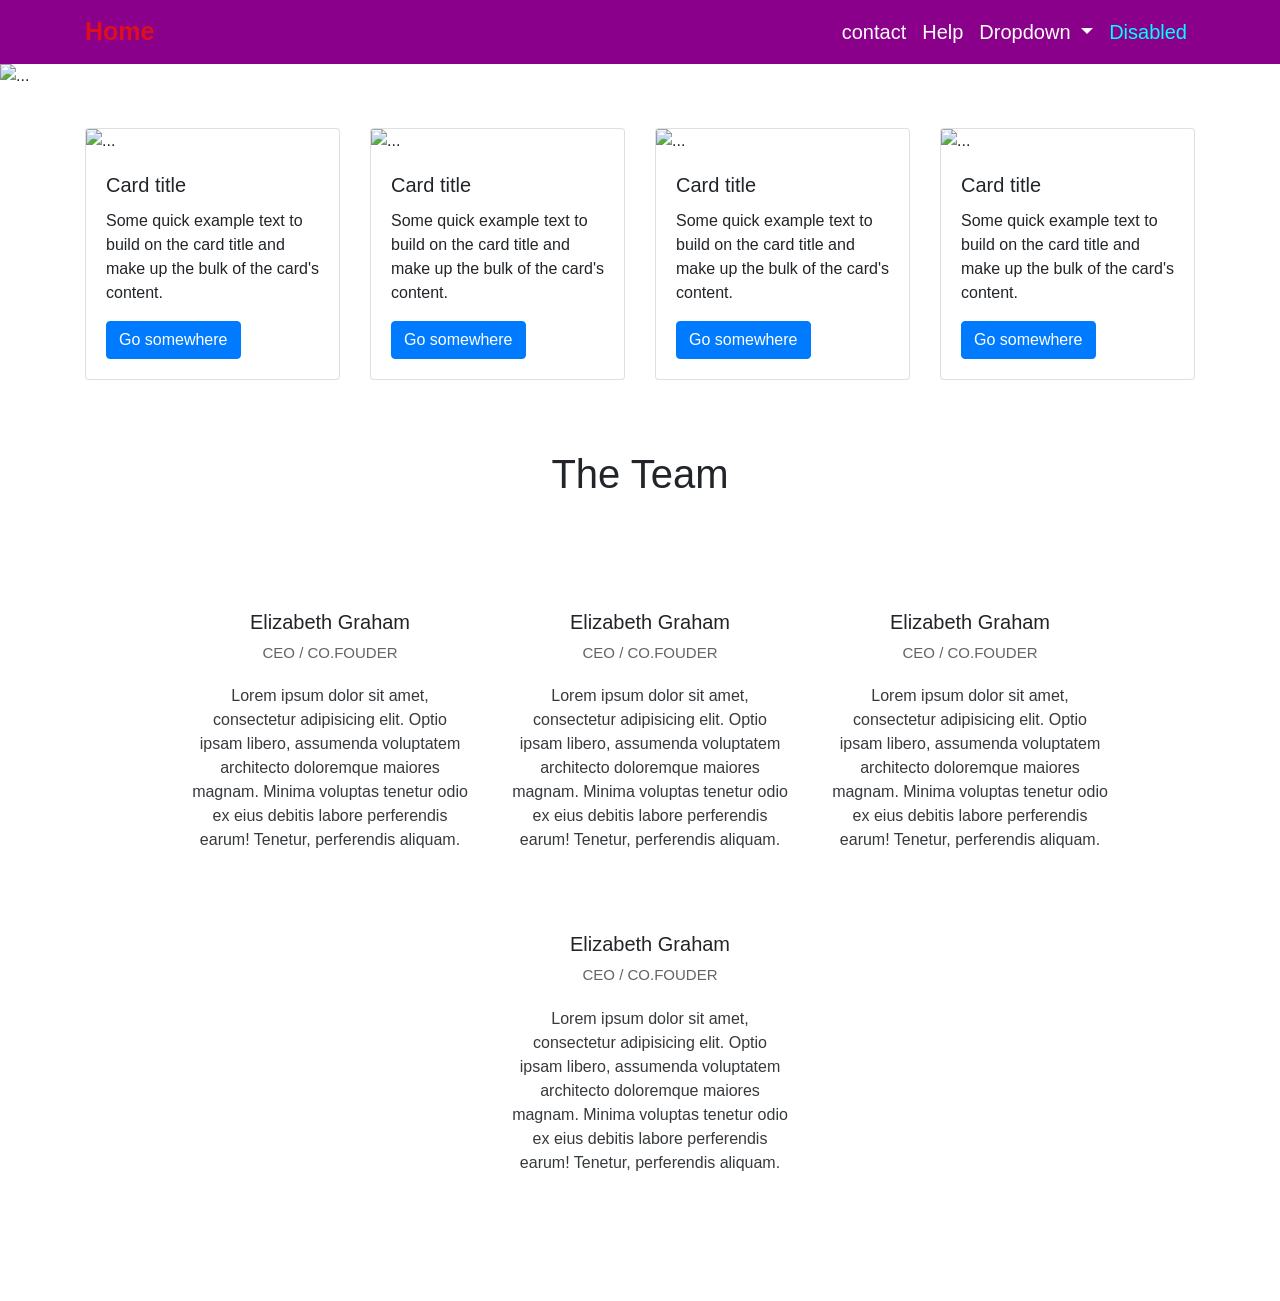
==== index.html @ c79e55cf "first app" ====
<!DOCTYPE html>
<html lang="en">
<head>
    <meta charset="UTF-8">
    <meta http-equiv="X-UA-Compatible" content="IE=edge">
    <meta name="viewport" content="width=device-width, initial-scale=1.0">
    <title>Document</title>
    <link rel="stylesheet" href="https://cdn.jsdelivr.net/npm/bootstrap@4.6.2/dist/css/bootstrap.min.css" integrity="sha384-xOolHFLEh07PJGoPkLv1IbcEPTNtaed2xpHsD9ESMhqIYd0nLMwNLD69Npy4HI+N" crossorigin="anonymous">

    <link rel="stylesheet" href="style.css">
    <script defer src="main.js"></script>
</head>
<body>
    
<header>

    <nav class="navbar navbar-expand-lg navbar-light bg-dark ">
        <div class="container">

       
        <a class="navbar-brand" href="#">Home</a>
        <button class="navbar-toggler" type="button" data-toggle="collapse" data-target="#navbarSupportedContent" aria-controls="navbarSupportedContent" aria-expanded="false" aria-label="Toggle navigation">
          <span class="navbar-toggler-icon"></span>
        </button>
      
        <div class="collapse navbar-collapse" id="navbarSupportedContent">
          <ul class="navbar-nav ml-auto">
            <li class="nav-item active">
              <a class="nav-link" href="#">contact <span class="sr-only">(current)</span></a>
            </li>
            <li class="nav-item">
              <a class="nav-link" href="#">Help</a>
            </li>
            <li class="nav-item dropdown">
              <a class="nav-link dropdown-toggle" href="#" role="button" data-toggle="dropdown" aria-expanded="false">
                Dropdown
              </a>
              <div class="dropdown-menu">
                <a class="dropdown-item" href="#">Action</a>
                <a class="dropdown-item" href="#">Another action</a>
                <div class="dropdown-divider"></div>
                <a class="dropdown-item" href="#">Something else here</a>
              </div>
            </li>
            <li class="nav-item">
              <a class="nav-link disabled dis-link">Disabled</a>
            </li>
          </ul>
          <!-- <form class="form-inline my-2 my-lg-0 ">
            <input class="form-control mr-sm-2" type="search" placeholder="Search" aria-label="Search">
            <button class="btn btn-outline-success my-2 my-sm-0" type="submit">Search</button>
          </form> -->
        </div>
</div>
      </nav>
</header>

<!-- end nav -->
<!--  -->


<div id="carouselExampleSlidesOnly" class="carousel slide" data-ride="carousel">
    <div class="carousel-inner">
      <div class="carousel-item active">
          <img  src="bg.jpg" class="d-block w-100" alt="...">
      </div>
      <div class="carousel-item">
        <img  src="carousel-1.jpg" class="d-block w-100" alt="...">
      </div>
      <div class="carousel-item">
        <img  src="carousel-2.jpg" class="d-block w-100" alt="...">
      </div>
    
  </div>
<!--  -->

<section class="container">
<div class="row">
<div class="card-content col-lg-3 col-md-6 col-sm-12">
    <div class="card">
        <img src="carousel-1.jpg" class="card-img-top" alt="...">
        <div class="card-body">
          <h5 class="card-title">Card title</h5>
          <p class="card-text">Some quick example text to build on the card title and make up the bulk of the card's content.</p>
          <a href="#" class="btn btn-primary">Go somewhere</a>
        </div>
      </div>
</div>

<div class="card-content col-lg-3 col-md-6 col-sm-12">
    <div class="card">
        <img src="carousel-1.jpg" class="card-img-top" alt="...">
        <div class="card-body">
          <h5 class="card-title">Card title</h5>
          <p class="card-text">Some quick example text to build on the card title and make up the bulk of the card's content.</p>
          <a href="#" class="btn btn-primary">Go somewhere</a>
        </div>
      </div>
</div>

<div class="card-content col-lg-3 col-md-6 col-sm-12 ">
    <div class="card">
        <img src="carousel-1.jpg" class="card-img-top" alt="...">
        <div class="card-body">
          <h5 class="card-title">Card title</h5>
          <p class="card-text">Some quick example text to build on the card title and make up the bulk of the card's content.</p>
          <a href="#" class="btn btn-primary">Go somewhere</a>
        </div>
      </div>
</div>

<div class="card-content col-lg-3 col-md-6 col-sm-12">
    <div class="card">
        <img src="carousel-1.jpg" class="card-img-top" alt="...">
        <div class="card-body">
          <h5 class="card-title">Card title</h5>
          <p class="card-text">Some quick example text to build on the card title and make up the bulk of the card's content.</p>
          <a href="#" class="btn btn-primary">Go somewhere</a>
        </div>
      </div>
</div>

</div>
</section>


<section class="team container-fluid">
        <h1>The Team</h1>
        <div class="team-container row">
        
            <div class="team-content ">
                <img src="person_1.jpg" alt="">
                <div class="team-info">
                    <h1>Elizabeth Graham</h1>
                    <p>CEO / CO.FOUDER</p>
                </div>
                <p>Lorem ipsum dolor sit amet, consectetur adipisicing elit. Optio ipsam libero, assumenda voluptatem architecto doloremque maiores magnam. Minima voluptas tenetur odio ex eius debitis labore perferendis earum! Tenetur, perferendis aliquam.</p>
             </div> 
             
             
            <div class="team-content ">
                <img src="person_2.jpg" alt="">
                <div class="team-info">
                    <h1>Elizabeth Graham</h1>
                    <p>CEO / CO.FOUDER</p>
                </div>
                <p>Lorem ipsum dolor sit amet, consectetur adipisicing elit. Optio ipsam libero, assumenda voluptatem architecto doloremque maiores magnam. Minima voluptas tenetur odio ex eius debitis labore perferendis earum! Tenetur, perferendis aliquam.</p>
             </div>  
        
             
            <div class="team-content ">
                <img src="person_3.jpg" alt="">
                <div class="team-info">
                    <h1>Elizabeth Graham</h1>
                    <p>CEO / CO.FOUDER</p>
                </div>
                <p>Lorem ipsum dolor sit amet, consectetur adipisicing elit. Optio ipsam libero, assumenda voluptatem architecto doloremque maiores magnam. Minima voluptas tenetur odio ex eius debitis labore perferendis earum! Tenetur, perferendis aliquam.</p>
             </div>  
        
        
             
            <div class="team-content ">
                <img src="person_4.jpg" alt="">
                <div class="team-info">
                    <h1>Elizabeth Graham</h1>
                    <p>CEO / CO.FOUDER</p>
                </div>
                <p>Lorem ipsum dolor sit amet, consectetur adipisicing elit. Optio ipsam libero, assumenda voluptatem architecto doloremque maiores magnam. Minima voluptas tenetur odio ex eius debitis labore perferendis earum! Tenetur, perferendis aliquam.</p>
             </div>  
        
        </div>
            </section>

        

            <script src="https://code.jquery.com/jquery-3.4.1.min.js"></script>
            <script src="https://stackpath.bootstrapcdn.com/bootstrap/4.4.1/js/bootstrap.bundle.min.js"></script>
            <script src="lib/easing/easing.min.js"></script>
            <script src="lib/waypoints/waypoints.min.js"></script>
            <script src="lib/owlcarousel/owl.carousel.min.js"></script>
            <script src="lib/tempusdominus/js/moment.min.js"></script>
            <script src="lib/tempusdominus/js/moment-timezone.min.js"></script>
            <script src="lib/tempusdominus/js/tempusdominus-bootstrap-4.min.js"></script>
        
</body>
</html>
---- style.css ----
*{
    padding: 0;
    margin: 0;
    box-sizing: border-box;
}

*{
    padding: 0;
    margin: 0;
    box-sizing: border-box;
}



.navbar-light .navbar-brand {
    color: rgb(229 17 17 / 90%);
    font-size: 25px;
    font-weight: bold;
}

.navbar-light .navbar-brand:hover{
    color: #fff;
    text-decoration: underline;
}

.bg-dark {
    background-color: darkmagenta !important ;
}

.bg-dark:hover{
    background-color: red !important;
}

.bg-dark:hover  .navbar-brand{
    color: #fff ;
}


.navbar-light .navbar-nav .nav-link {
    color: #fff !important;
    font-size: 20px;
}

.navbar-light .navbar-nav .nav-link:hover{
    color: black !important;
}

.navbar .navbar-nav .nav-item .nav-link:hover{
transform: translate(10px , 10px);
transition: all 0.4s ;
}

.navbar .navbar-nav .nav-item .dis-link{
    color: aqua !important;
}


/*  */



 .row .card-content{
    margin-top: 40px;
  
 }






.team{
    padding: 50px 20px;
}
.team .team-container{
    padding: 50px 0;
display: flex;
justify-content: center;
align-items: center;
}



.team .team-content{

    width: 300px;
    text-align: center;
    padding: 10px;
    margin-left: 20px;
}
.team .team-content img{
width: 100px;
border-radius: 50%;
}

.team .team-content .team-info{
margin-top: 20px;
}

.team .team-content p{
    font-weight: 400;
    opacity: 0.9;
    margin-top: 20px;
}

.team .team-content .team-info h1{
font-size: 20px;

}
.team .team-content .team-info p{
    margin-top: 2px;
    font-size: 15px;
opacity: 0.7;

}

.team .line{
    position: absolute;
    left: 50%;
    transform: translateX(-50%);
width: 40px;
    height: 4px;
    margin-bottom: 40px;
    background-color: blueviolet;
}

.team h1{
text-align: center;
margin-top: 20px;
}
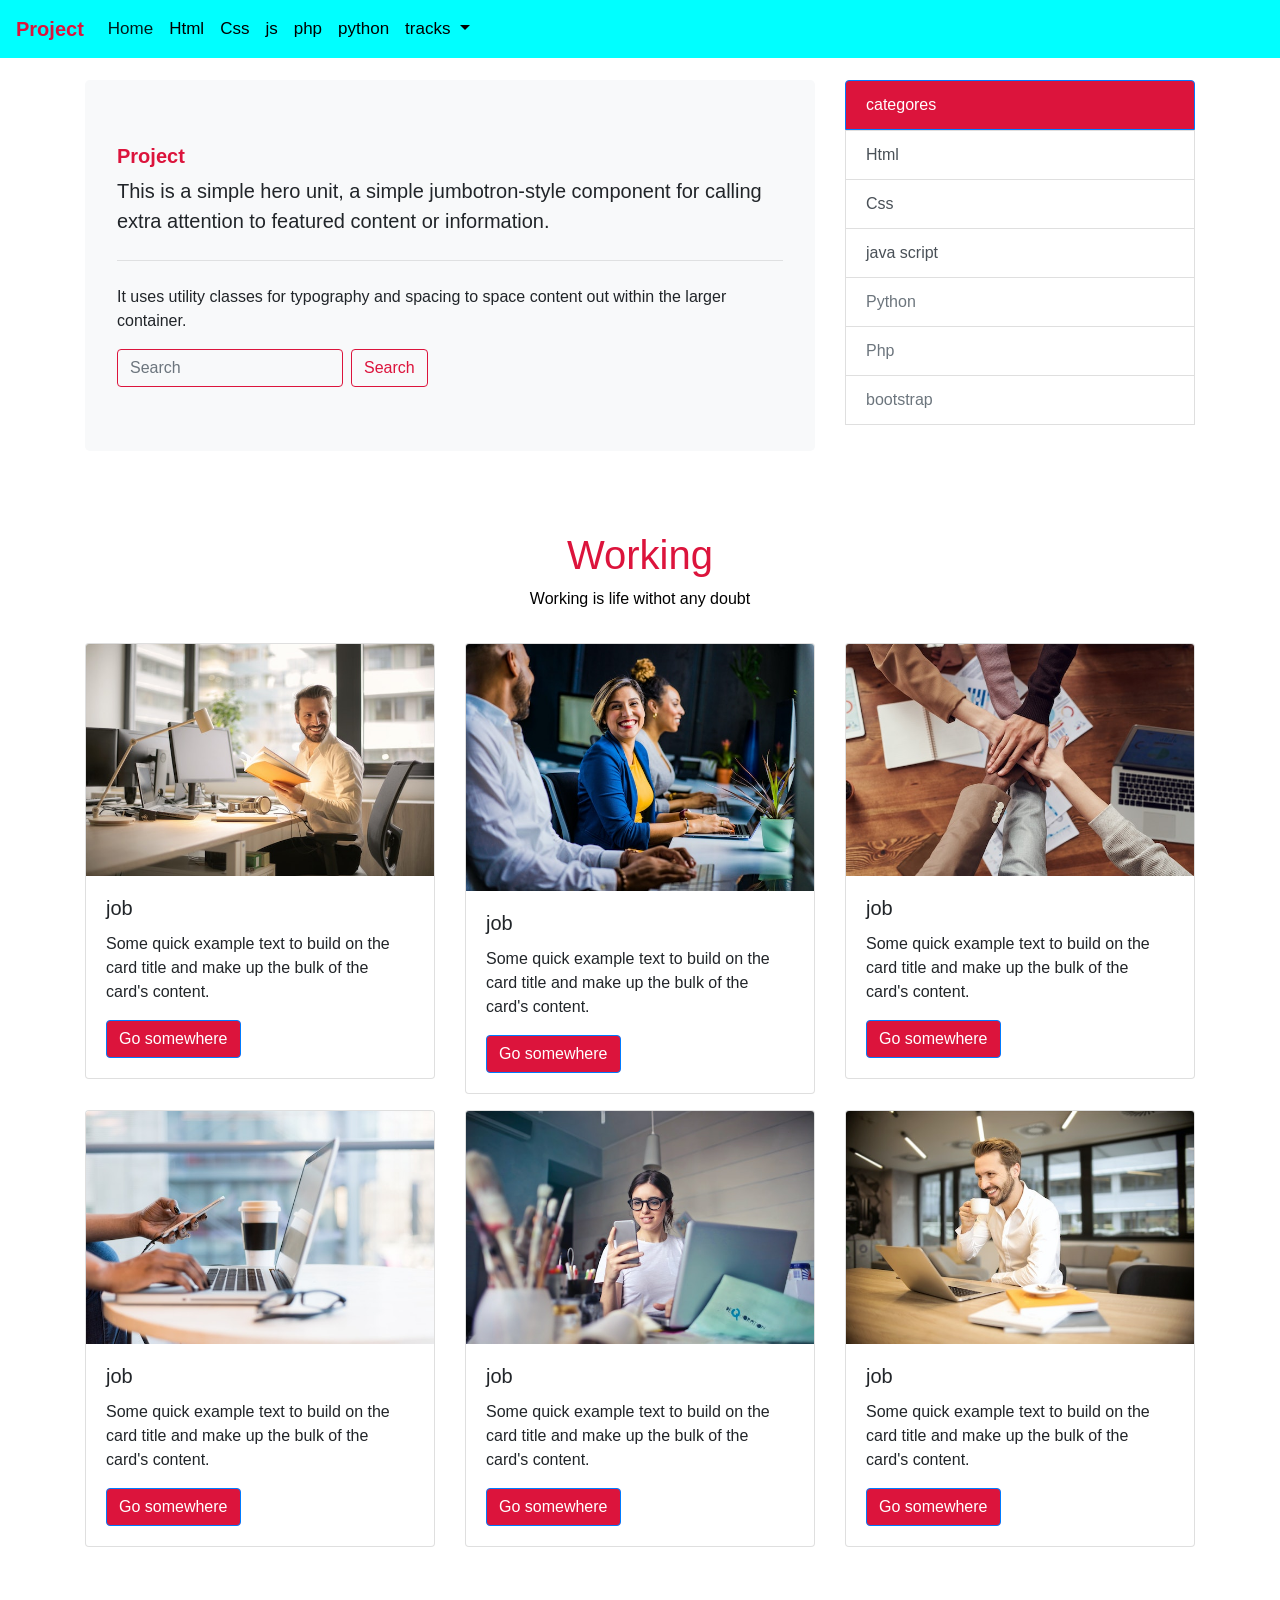
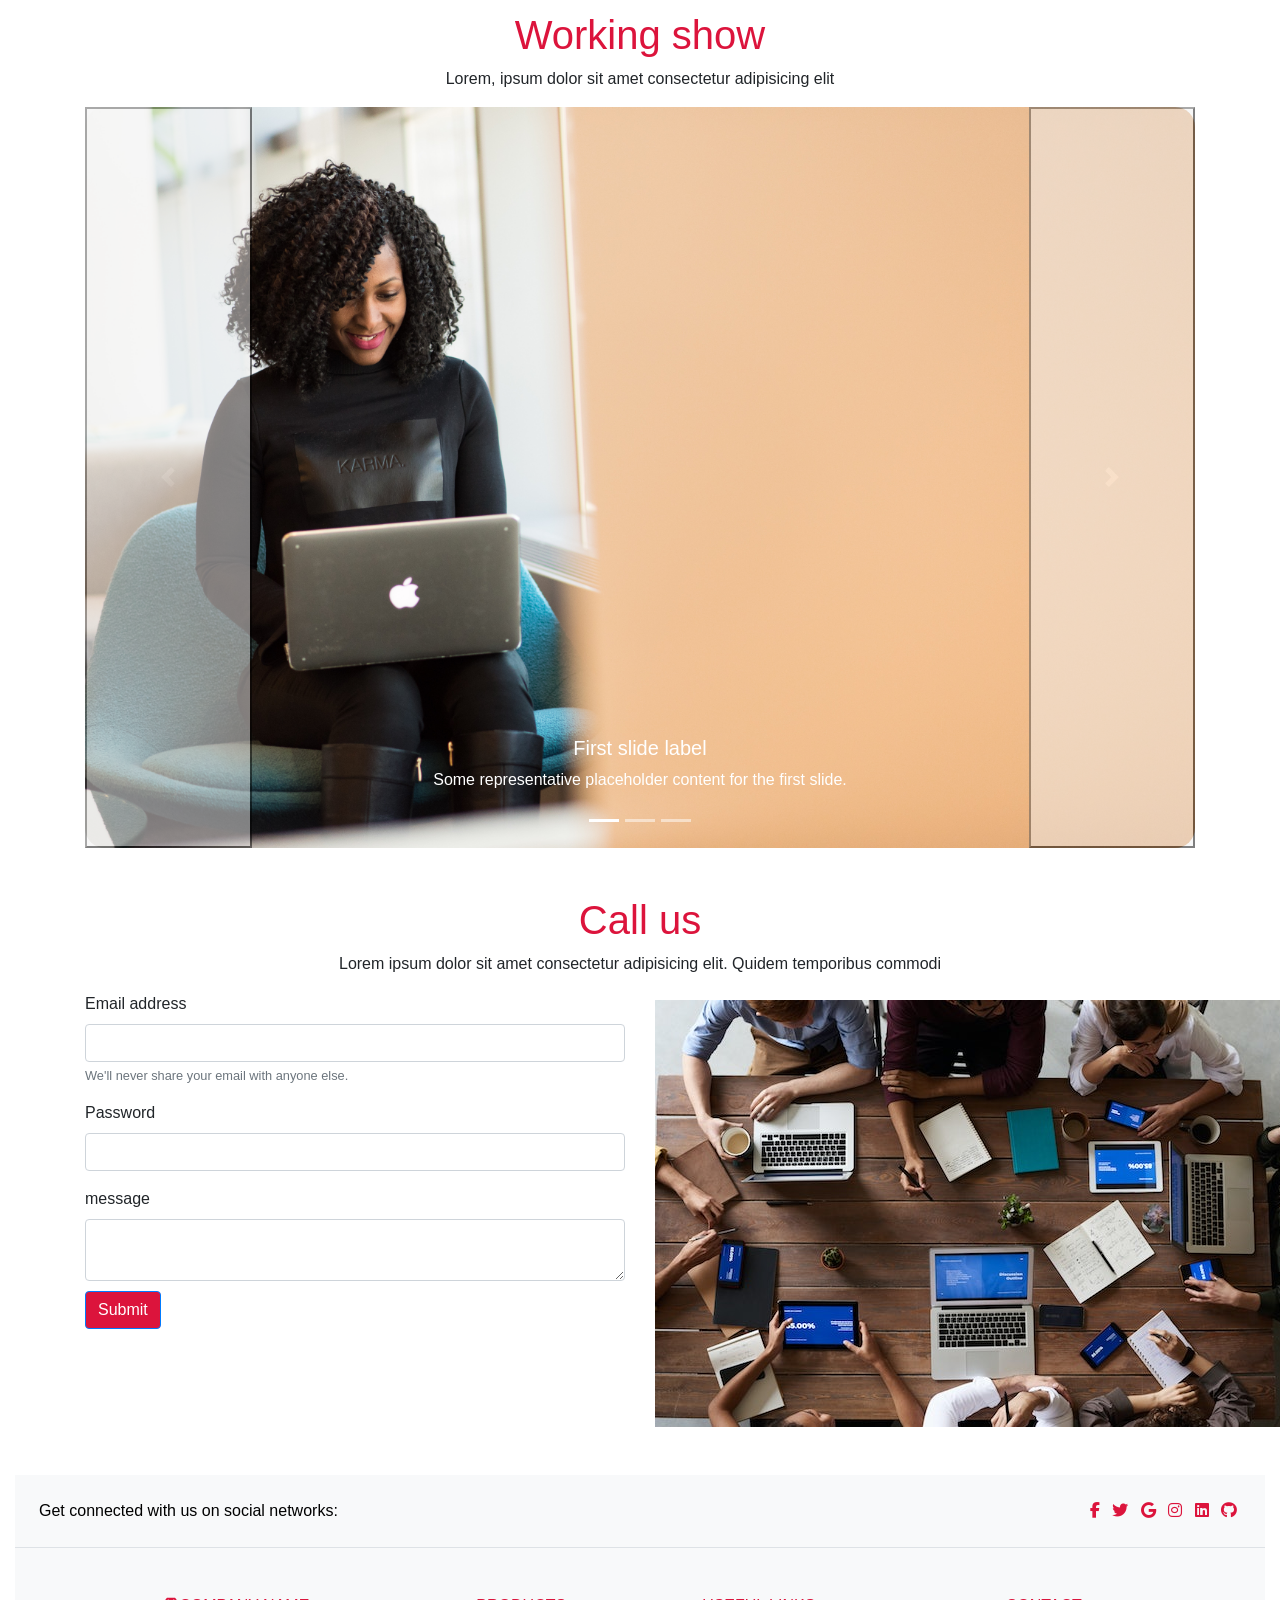
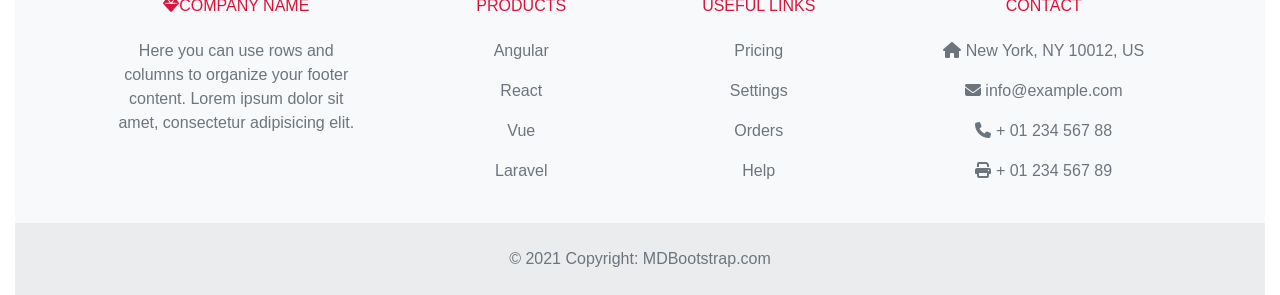
==== commit 6fa927d9: "test" ====
--- a/index.html
+++ b/index.html
@@ -6,181 +6,421 @@
     <meta name="viewport" content="width=device-width, initial-scale=1.0">
     <title>Document</title>
     <link rel="stylesheet" href="https://cdn.jsdelivr.net/npm/bootstrap@4.6.2/dist/css/bootstrap.min.css" integrity="sha384-xOolHFLEh07PJGoPkLv1IbcEPTNtaed2xpHsD9ESMhqIYd0nLMwNLD69Npy4HI+N" crossorigin="anonymous">
-
-    <link rel="stylesheet" href="style.css">
+    <link rel="stylesheet" href="https://cdnjs.cloudflare.com/ajax/libs/font-awesome/6.1.2/css/all.min.css" integrity="sha512-1sCRPdkRXhBV2PBLUdRb4tMg1w2YPf37qatUFeS7zlBy7jJI8Lf4VHwWfZZfpXtYSLy85pkm9GaYVYMfw5BC1A==" crossorigin="anonymous" referrerpolicy="no-referrer" />
+
+    <link rel="stylesheet" href="pro.css">
     <script defer src="main.js"></script>
 </head>
 <body>
     
-<header>
-
-    <nav class="navbar navbar-expand-lg navbar-light bg-dark ">
-        <div class="container">
-
-       
-        <a class="navbar-brand" href="#">Home</a>
+<!-- start nav -->
+    <nav class="navbar navbar-expand-lg navbar-light bg-light">
+        <a class="navbar-brand " href="#">Project</a>
         <button class="navbar-toggler" type="button" data-toggle="collapse" data-target="#navbarSupportedContent" aria-controls="navbarSupportedContent" aria-expanded="false" aria-label="Toggle navigation">
           <span class="navbar-toggler-icon"></span>
         </button>
       
         <div class="collapse navbar-collapse" id="navbarSupportedContent">
-          <ul class="navbar-nav ml-auto">
+          <ul class="navbar-nav mr-auto">
             <li class="nav-item active">
-              <a class="nav-link" href="#">contact <span class="sr-only">(current)</span></a>
+              <a class="nav-link" href="#">Home <span class="sr-only">(current)</span></a>
             </li>
             <li class="nav-item">
-              <a class="nav-link" href="#">Help</a>
+              <a class="nav-link" href="#">Html</a>
             </li>
+            <li class="nav-item">
+                <a class="nav-link" href="#">Css</a>
+              </li>
+              <li class="nav-item">
+                <a class="nav-link" href="#">js</a>
+              </li>
+              <li class="nav-item">
+                <a class="nav-link" href="#">php</a>
+              </li>
+              <li class="nav-item">
+                <a class="nav-link" href="#">python</a>
+              </li>
             <li class="nav-item dropdown">
               <a class="nav-link dropdown-toggle" href="#" role="button" data-toggle="dropdown" aria-expanded="false">
-                Dropdown
+                tracks
               </a>
               <div class="dropdown-menu">
-                <a class="dropdown-item" href="#">Action</a>
-                <a class="dropdown-item" href="#">Another action</a>
+                <a class="dropdown-item" href="#">Frontend</a>
+                <a class="dropdown-item" href="#">Backebd </a>
                 <div class="dropdown-divider"></div>
-                <a class="dropdown-item" href="#">Something else here</a>
+                <a class="dropdown-item" href="#"> Full stack developer </a>
               </div>
             </li>
-            <li class="nav-item">
-              <a class="nav-link disabled dis-link">Disabled</a>
-            </li>
+           
           </ul>
-          <!-- <form class="form-inline my-2 my-lg-0 ">
-            <input class="form-control mr-sm-2" type="search" placeholder="Search" aria-label="Search">
+  
+        </div>
+      </nav>
+<!-- End nav -->
+
+<!-- start section1 -->
+      <div class="container">
+        <div class="row">
+            <div class="col-lg-8" style="margin-top: 80px;">
+
+                <div class="jumbotron bg-light">
+                    <h1 style="font-size:20px; color: crimson; font-weight: bold;" class="display-4">Project</h1>
+                    <p class="lead">This is a simple hero unit, a simple jumbotron-style component for calling extra attention to featured content or information.</p>
+                    <hr class="my-4">
+                    <p>It uses utility classes for typography and spacing to space content out within the larger container.</p>
+               
+           <form class="form-inline my-2 my-lg-0">
+            <input class="form-control mr-sm-2 bg-light  " type="search" placeholder="Search" aria-label="Search">
             <button class="btn btn-outline-success my-2 my-sm-0" type="submit">Search</button>
-          </form> -->
-        </div>
-</div>
-      </nav>
-</header>
-
-<!-- end nav -->
-<!--  -->
-
-
-<div id="carouselExampleSlidesOnly" class="carousel slide" data-ride="carousel">
-    <div class="carousel-inner">
-      <div class="carousel-item active">
-          <img  src="bg.jpg" class="d-block w-100" alt="...">
-      </div>
-      <div class="carousel-item">
-        <img  src="carousel-1.jpg" class="d-block w-100" alt="...">
-      </div>
-      <div class="carousel-item">
-        <img  src="carousel-2.jpg" class="d-block w-100" alt="...">
-      </div>
-    
-  </div>
-<!--  -->
-
-<section class="container">
-<div class="row">
-<div class="card-content col-lg-3 col-md-6 col-sm-12">
-    <div class="card">
-        <img src="carousel-1.jpg" class="card-img-top" alt="...">
-        <div class="card-body">
-          <h5 class="card-title">Card title</h5>
-          <p class="card-text">Some quick example text to build on the card title and make up the bulk of the card's content.</p>
-          <a href="#" class="btn btn-primary">Go somewhere</a>
-        </div>
-      </div>
-</div>
-
-<div class="card-content col-lg-3 col-md-6 col-sm-12">
-    <div class="card">
-        <img src="carousel-1.jpg" class="card-img-top" alt="...">
-        <div class="card-body">
-          <h5 class="card-title">Card title</h5>
-          <p class="card-text">Some quick example text to build on the card title and make up the bulk of the card's content.</p>
-          <a href="#" class="btn btn-primary">Go somewhere</a>
-        </div>
-      </div>
-</div>
-
-<div class="card-content col-lg-3 col-md-6 col-sm-12 ">
-    <div class="card">
-        <img src="carousel-1.jpg" class="card-img-top" alt="...">
-        <div class="card-body">
-          <h5 class="card-title">Card title</h5>
-          <p class="card-text">Some quick example text to build on the card title and make up the bulk of the card's content.</p>
-          <a href="#" class="btn btn-primary">Go somewhere</a>
-        </div>
-      </div>
-</div>
-
-<div class="card-content col-lg-3 col-md-6 col-sm-12">
-    <div class="card">
-        <img src="carousel-1.jpg" class="card-img-top" alt="...">
-        <div class="card-body">
-          <h5 class="card-title">Card title</h5>
-          <p class="card-text">Some quick example text to build on the card title and make up the bulk of the card's content.</p>
-          <a href="#" class="btn btn-primary">Go somewhere</a>
-        </div>
-      </div>
-</div>
-
-</div>
+            </form>
+
+                  </div>
+            </div>
+
+            <div class="col-lg-4">
+
+                <div class="list-group " style="margin-top: 80px;">
+                    <a data-toggle="collapse" href="#x" style="background-color:crimson;" class="list-group-item list-group-item-action active " aria-current="true">
+              categores
+            </a>
+                           
+              <div class="collapse show" id="x" >
+            <a href="#" class="list-group-item list-group-item-action">Html</a>
+            <a href="#" class="list-group-item list-group-item-action">Css</a>
+            <a href="#" class="list-group-item list-group-item-action">java script</a>
+            <a class="list-group-item list-group-item-action disabled">Python </a>
+            <a class="list-group-item list-group-item-action disabled">Php </a>
+            <a class="list-group-item list-group-item-action disabled">bootstrap </a>
+
+              </div>
+
+                  </div>
+
+            </div>
+        </div>
+
+      </div>
+<!-- End section 1 -->
+
+
+<!-- start cards -->
+      <section class="container mt-5">
+
+
+<div class="text-center">
+    <h1 style="color: crimson;">Working</h1>
+    <p style="color: #000; font-weight: 400;">Working is life withot any doubt </p>
+</div>
+
+<div class="row py-3 ">
+
+<div class="col-lg-4 col-md-6 col-sm-12 ">
+
+    <div class="card" >
+        <img src="pexels-andrea-piacquadio-927022 (1).jpg" class="card-img-top" alt="...">
+        <div class="card-body">
+          <h5 class="card-title">job</h5>
+          <p class="card-text">Some quick example text to build on the card title and make up the bulk of the card's content.</p>
+          <a href="#" class="btn btn-primary" style="background-color:crimson;">Go somewhere</a>
+        </div>
+      </div>
+</div>
+
+<div class="col-lg-4 col-md-6 col-sm-12 ">
+
+    <div class="card" >
+        <img src="pexels-jopwell-2422293.jpg" class="card-img-top" alt="...">
+        <div class="card-body">
+          <h5 class="card-title">job</h5>
+          <p class="card-text">Some quick example text to build on the card title and make up the bulk of the card's content.</p>
+          <a href="#" class="btn btn-primary" style="background-color:crimson;">Go somewhere</a>
+        </div>
+      </div>
+</div>
+
+<div class="col-lg-4 col-md-6 col-sm-12 ">
+
+    <div class="card" >
+        <img src="pexels-fauxels-3184418 (1).jpg" class="card-img-top" alt="...">
+        <div class="card-body">
+          <h5 class="card-title">job</h5>
+          <p class="card-text">Some quick example text to build on the card title and make up the bulk of the card's content.</p>
+          <a href="#" class="btn btn-primary" style="background-color:crimson;">Go somewhere</a>
+        </div>
+      </div>
+</div>
+
+<div class="col-lg-4 col-md-6 mt-3 col-sm-12 ">
+
+    <div class="card" >
+        <img src="pexels-christina-morillo-1181248.jpg" class="card-img-top" alt="...">
+        <div class="card-body">
+          <h5 class="card-title">job</h5>
+          <p class="card-text">Some quick example text to build on the card title and make up the bulk of the card's content.</p>
+          <a href="#" class="btn btn-primary" style="background-color:crimson;">Go somewhere</a>
+        </div>
+      </div>
+</div>
+
+<div class="col-lg-4 col-md-6 mt-3 col-sm-12 ">
+
+    <div class="card" >
+        <img src="pexels-andrea-piacquadio-914931.jpg" class="card-img-top" alt="...">
+        <div class="card-body">
+          <h5 class="card-title">job</h5>
+          <p class="card-text">Some quick example text to build on the card title and make up the bulk of the card's content.</p>
+          <a href="#" class="btn btn-primary" style="background-color:crimson;">Go somewhere</a>
+        </div>
+      </div>
+</div>
+
+<div class="col-lg-4 col-md-6 mt-3 col-sm-12 ">
+
+    <div class="card" >
+        <img src="pexels-andrea-piacquadio-927451.jpg" class="card-img-top" alt="...">
+        <div class="card-body">
+          <h5 class="card-title">job</h5>
+          <p class="card-text">Some quick example text to build on the card title and make up the bulk of the card's content.</p>
+          <a href="#" class="btn btn-primary" style="background-color:crimson;">Go somewhere</a>
+        </div>
+      </div>
+</div>
+
+</div>
+
+
+
+      </section>
+<!-- End cards -->
+
+<!-- start carsoul -->
+
+<section class="container mt-5">
+
+<div class="text-center mb-2">
+    <h1 style="color:crimson ; ">Working show</h1>
+    <p>Lorem, ipsum dolor sit amet consectetur adipisicing elit</p>
+</div>
+
+    <div id="carouselExampleCaptions" class="carousel slide" data-ride="carousel">
+        <ol class="carousel-indicators">
+          <li data-target="#carouselExampleCaptions" data-slide-to="0" class="active"></li>
+          <li data-target="#carouselExampleCaptions" data-slide-to="1"></li>
+          <li data-target="#carouselExampleCaptions" data-slide-to="2"></li>
+        </ol>
+        <div class="carousel-inner">
+          <div class="carousel-item active">
+            <img style="border-radius: 20px;" src="pexels-christina-morillo-1181352.jpg" class="d-block w-100" alt="...">
+            <div class="carousel-caption d-none d-md-block">
+              <h5>First slide label</h5>
+              <p>Some representative placeholder content for the first slide.</p>
+            </div>
+          </div>
+          <div class="carousel-item">
+            <img src="pexels-fauxels-3184418.jpg" style="border-radius: 20px;"  class="d-block w-100" alt="...">
+            <div class="carousel-caption d-none d-md-block">
+              <h5>Second slide label</h5>
+              <p>Some representative placeholder content for the second slide.</p>
+            </div>
+          </div>
+          <div class="carousel-item">
+            <img src="pexels-christina-morillo-1181352.jpg" style="border-radius: 20px;"  class="d-block w-100" alt="...">
+            <div class="carousel-caption d-none d-md-block">
+              <h5>Third slide label</h5>
+              <p>Some representative placeholder content for the third slide.</p>
+            </div>
+          </div>
+        </div>
+        <button class="carousel-control-prev" type="button" data-target="#carouselExampleCaptions" data-slide="prev">
+          <span class="carousel-control-prev-icon" aria-hidden="true"></span>
+          <span class="sr-only">Previous</span>
+        </button>
+        <button class="carousel-control-next" type="button" data-target="#carouselExampleCaptions" data-slide="next">
+          <span class="carousel-control-next-icon" aria-hidden="true"></span>
+          <span class="sr-only">Next</span>
+        </button>
+      </div>
+
+
 </section>
-
-
-<section class="team container-fluid">
-        <h1>The Team</h1>
-        <div class="team-container row">
-        
-            <div class="team-content ">
-                <img src="person_1.jpg" alt="">
-                <div class="team-info">
-                    <h1>Elizabeth Graham</h1>
-                    <p>CEO / CO.FOUDER</p>
+<!-- End carsoul -->
+
+
+ <!-- Start call us -->
+<section class="container mt-5">
+
+    <div class="text-center">
+        <h1 style="color: crimson;">Call us</h1>
+        <p>Lorem ipsum dolor sit amet consectetur adipisicing elit. Quidem temporibus commodi</p>
+    </div>
+    <div class="row">
+
+        <div class="col-lg-6 col-md-12">
+            <form>
+                <div class="form-group">
+                  <label for="exampleInputEmail1">Email address</label>
+                  <input type="email" class="form-control" id="exampleInputEmail1" aria-describedby="emailHelp">
+                  <small id="emailHelp" class="form-text text-muted">We'll never share your email with anyone else.</small>
                 </div>
-                <p>Lorem ipsum dolor sit amet, consectetur adipisicing elit. Optio ipsam libero, assumenda voluptatem architecto doloremque maiores magnam. Minima voluptas tenetur odio ex eius debitis labore perferendis earum! Tenetur, perferendis aliquam.</p>
-             </div> 
-             
-             
-            <div class="team-content ">
-                <img src="person_2.jpg" alt="">
-                <div class="team-info">
-                    <h1>Elizabeth Graham</h1>
-                    <p>CEO / CO.FOUDER</p>
+                <div class="form-group">
+                  <label for="exampleInputPassword1">Password</label>
+                  <input type="password" class="form-control" id="exampleInputPassword1">
                 </div>
-                <p>Lorem ipsum dolor sit amet, consectetur adipisicing elit. Optio ipsam libero, assumenda voluptatem architecto doloremque maiores magnam. Minima voluptas tenetur odio ex eius debitis labore perferendis earum! Tenetur, perferendis aliquam.</p>
-             </div>  
-        
-             
-            <div class="team-content ">
-                <img src="person_3.jpg" alt="">
-                <div class="team-info">
-                    <h1>Elizabeth Graham</h1>
-                    <p>CEO / CO.FOUDER</p>
-                </div>
-                <p>Lorem ipsum dolor sit amet, consectetur adipisicing elit. Optio ipsam libero, assumenda voluptatem architecto doloremque maiores magnam. Minima voluptas tenetur odio ex eius debitis labore perferendis earum! Tenetur, perferendis aliquam.</p>
-             </div>  
-        
-        
-             
-            <div class="team-content ">
-                <img src="person_4.jpg" alt="">
-                <div class="team-info">
-                    <h1>Elizabeth Graham</h1>
-                    <p>CEO / CO.FOUDER</p>
-                </div>
-                <p>Lorem ipsum dolor sit amet, consectetur adipisicing elit. Optio ipsam libero, assumenda voluptatem architecto doloremque maiores magnam. Minima voluptas tenetur odio ex eius debitis labore perferendis earum! Tenetur, perferendis aliquam.</p>
-             </div>  
-        
-        </div>
-            </section>
-
-        
-
-            <script src="https://code.jquery.com/jquery-3.4.1.min.js"></script>
-            <script src="https://stackpath.bootstrapcdn.com/bootstrap/4.4.1/js/bootstrap.bundle.min.js"></script>
-            <script src="lib/easing/easing.min.js"></script>
-            <script src="lib/waypoints/waypoints.min.js"></script>
-            <script src="lib/owlcarousel/owl.carousel.min.js"></script>
-            <script src="lib/tempusdominus/js/moment.min.js"></script>
-            <script src="lib/tempusdominus/js/moment-timezone.min.js"></script>
-            <script src="lib/tempusdominus/js/tempusdominus-bootstrap-4.min.js"></script>
-        
-</body>
-</html>+            <div class="textarea">
+                <label for=""> message</label>
+                <textarea  name="" class="form-control" ></textarea>
+            </div>
+                <button style="background-color:crimson ;margin-top:10px;" type="submit" class="btn btn-primary">Submit</button>
+              </form>
+
+        </div>
+
+        <div class="col-lg-6 col-md-12 mt-2" >
+
+            <img  class="h-1" src="pexels-fauxels-3183150.jpg" alt="">
+        </div>
+
+    </div>
+</section>
+<!-- End call us -->
+
+<!-- Start footer -->
+
+
+<footer class="container-fluid mt-5" >
+
+<!-- Footer -->
+<footer class="text-center text-lg-start bg-light text-muted">
+    <!-- Section: Social media -->
+    <section class="d-flex justify-content-center justify-content-lg-between p-4 border-bottom">
+      <!-- Left -->
+      <div class="me-5 d-none d-lg-block">
+        <span style="color: #000; ">Get connected with us on social networks:</span>
+      </div>
+      <!-- Left -->
+  
+      <!-- Right -->
+      <div>
+        <a href="" class="me-4 text-reset p-1">
+          <i style="color:crimson ;" class="fab fa-facebook-f"></i>
+        </a>
+        <a href="" class="me-4 text-reset p-1">
+          <i style="color:crimson ;" class="fab fa-twitter"></i>
+        </a>
+        <a href="" class="me-4 text-reset p-1">
+          <i style="color:crimson ;" class="fab fa-google"></i>
+        </a>
+        <a href="" class="me-4 text-reset p-1">
+          <i style="color:crimson ;" class="fab fa-instagram"></i>
+        </a>
+        <a href="" class="me-4 text-reset p-1">
+          <i style="color:crimson ;" class="fab fa-linkedin"></i>
+        </a>
+        <a href="" class="me-4 text-reset p-1">
+          <i style="color:crimson ;" class="fab fa-github"></i>
+        </a>
+      </div>
+      <!-- Right -->
+    </section>
+    <!-- Section: Social media -->
+  
+    <!-- Section: Links  -->
+    <section class="">
+      <div class="container text-center text-md-start mt-5">
+        <!-- Grid row -->
+        <div class="row mt-3">
+          <!-- Grid column -->
+          <div class="col-md-3 col-lg-4 col-xl-3 mx-auto mb-4">
+            <!-- Content -->
+            <h6 style="color:crimson;" class="text-uppercase fw-bold mb-4">
+              <i class="fas fa-gem me-3"></i>Company name
+            </h6>
+            <p>
+              Here you can use rows and columns to organize your footer content. Lorem ipsum
+              dolor sit amet, consectetur adipisicing elit.
+            </p>
+          </div>
+          <!-- Grid column -->
+  
+          <!-- Grid column -->
+          <div class="col-md-2 col-lg-2 col-xl-2 mx-auto mb-4">
+            <!-- Links -->
+            <h6 style="color:crimson;" class="text-uppercase fw-bold mb-4">
+              Products
+            </h6>
+            <p>
+              <a href="#!" class="text-reset">Angular</a>
+            </p>
+            <p>
+              <a href="#!" class="text-reset">React</a>
+            </p>
+            <p>
+              <a href="#!" class="text-reset">Vue</a>
+            </p>
+            <p>
+              <a href="#!" class="text-reset">Laravel</a>
+            </p>
+          </div>
+          <!-- Grid column -->
+  
+          <!-- Grid column -->
+          <div class="col-md-3 col-lg-2 col-xl-2 mx-auto mb-4">
+            <!-- Links -->
+            <h6 style="color:crimson;" class="text-uppercase fw-bold mb-4">
+              Useful links
+            </h6>
+            <p>
+              <a href="#!" class="text-reset">Pricing</a>
+            </p>
+            <p>
+              <a href="#!" class="text-reset">Settings</a>
+            </p>
+            <p>
+              <a href="#!" class="text-reset">Orders</a>
+            </p>
+            <p>
+              <a href="#!" class="text-reset">Help</a>
+            </p>
+          </div>
+          <!-- Grid column -->
+  
+          <!-- Grid column -->
+          <div class="col-md-4 col-lg-3 col-xl-3 mx-auto mb-md-0 mb-4">
+            <!-- Links -->
+            <h6 style="color:crimson;" class="text-uppercase fw-bold mb-4">Contact</h6>
+            <p><i class="fas fa-home me-3"></i> New York, NY 10012, US</p>
+            <p>
+              <i class="fas fa-envelope me-3"></i>
+              info@example.com
+            </p>
+            <p><i class="fas fa-phone me-3"></i> + 01 234 567 88</p>
+            <p><i class="fas fa-print me-3"></i> + 01 234 567 89</p>
+          </div>
+          <!-- Grid column -->
+        </div>
+        <!-- Grid row -->
+      </div>
+    </section>
+    <!-- Section: Links  -->
+  
+    <!-- Copyright -->
+    <div class="text-center p-4" style="background-color: rgba(0, 0, 0, 0.05);">
+      © 2021 Copyright:
+      <a class="text-reset fw-bold" href="https://mdbootstrap.com/">MDBootstrap.com</a>
+    </div>
+    <!-- Copyright -->
+  </footer>
+  <!-- Footer -->
+
+</footer>
+
+<!-- End footer -->
+    <script src="https://code.jquery.com/jquery-3.4.1.min.js"></script>
+    <script src="https://stackpath.bootstrapcdn.com/bootstrap/4.4.1/js/bootstrap.bundle.min.js"></script>
+    <script src="lib/easing/easing.min.js"></script>
+    <script src="lib/waypoints/waypoints.min.js"></script>
+    <script src="lib/owlcarousel/owl.carousel.min.js"></script>
+    <script src="lib/tempusdominus/js/moment.min.js"></script>
+    <script src="lib/tempusdominus/js/moment-timezone.min.js"></script>
+    <script src="lib/tempusdominus/js/tempusdominus-bootstrap-4.min.js"></script>
+    </body>
--- a/pro.css
+++ b/pro.css
@@ -0,0 +1,51 @@
+*{
+    padding: 0;
+    margin: 0;
+    box-sizing: border-box;
+}
+
+.navbar-brand{
+    font-weight: bold;
+    font-size: 20px;
+    color: crimson !important;
+}
+
+.collapse .navbar-nav .nav-link{
+font-size: 17px;
+color: #000;
+}
+
+.collapse .navbar-nav .nav-link:hover{
+
+    color: crimson;
+}
+
+.jumbotron .form-inline .btn{
+    border: 1px solid crimson ;
+    color: crimson;
+}
+
+.jumbotron .form-inline .btn:hover{
+    background-color: crimson;
+    color: #fff;
+}
+
+ 
+.jumbotron .form-inline  input[type="search"] {
+border: 1px solid crimson;
+}
+
+
+.navbar-light {
+    position: fixed;
+    width: 100%;
+    z-index: 3;
+    background-color: aqua !important;
+}
+
+
+
+
+
+
+
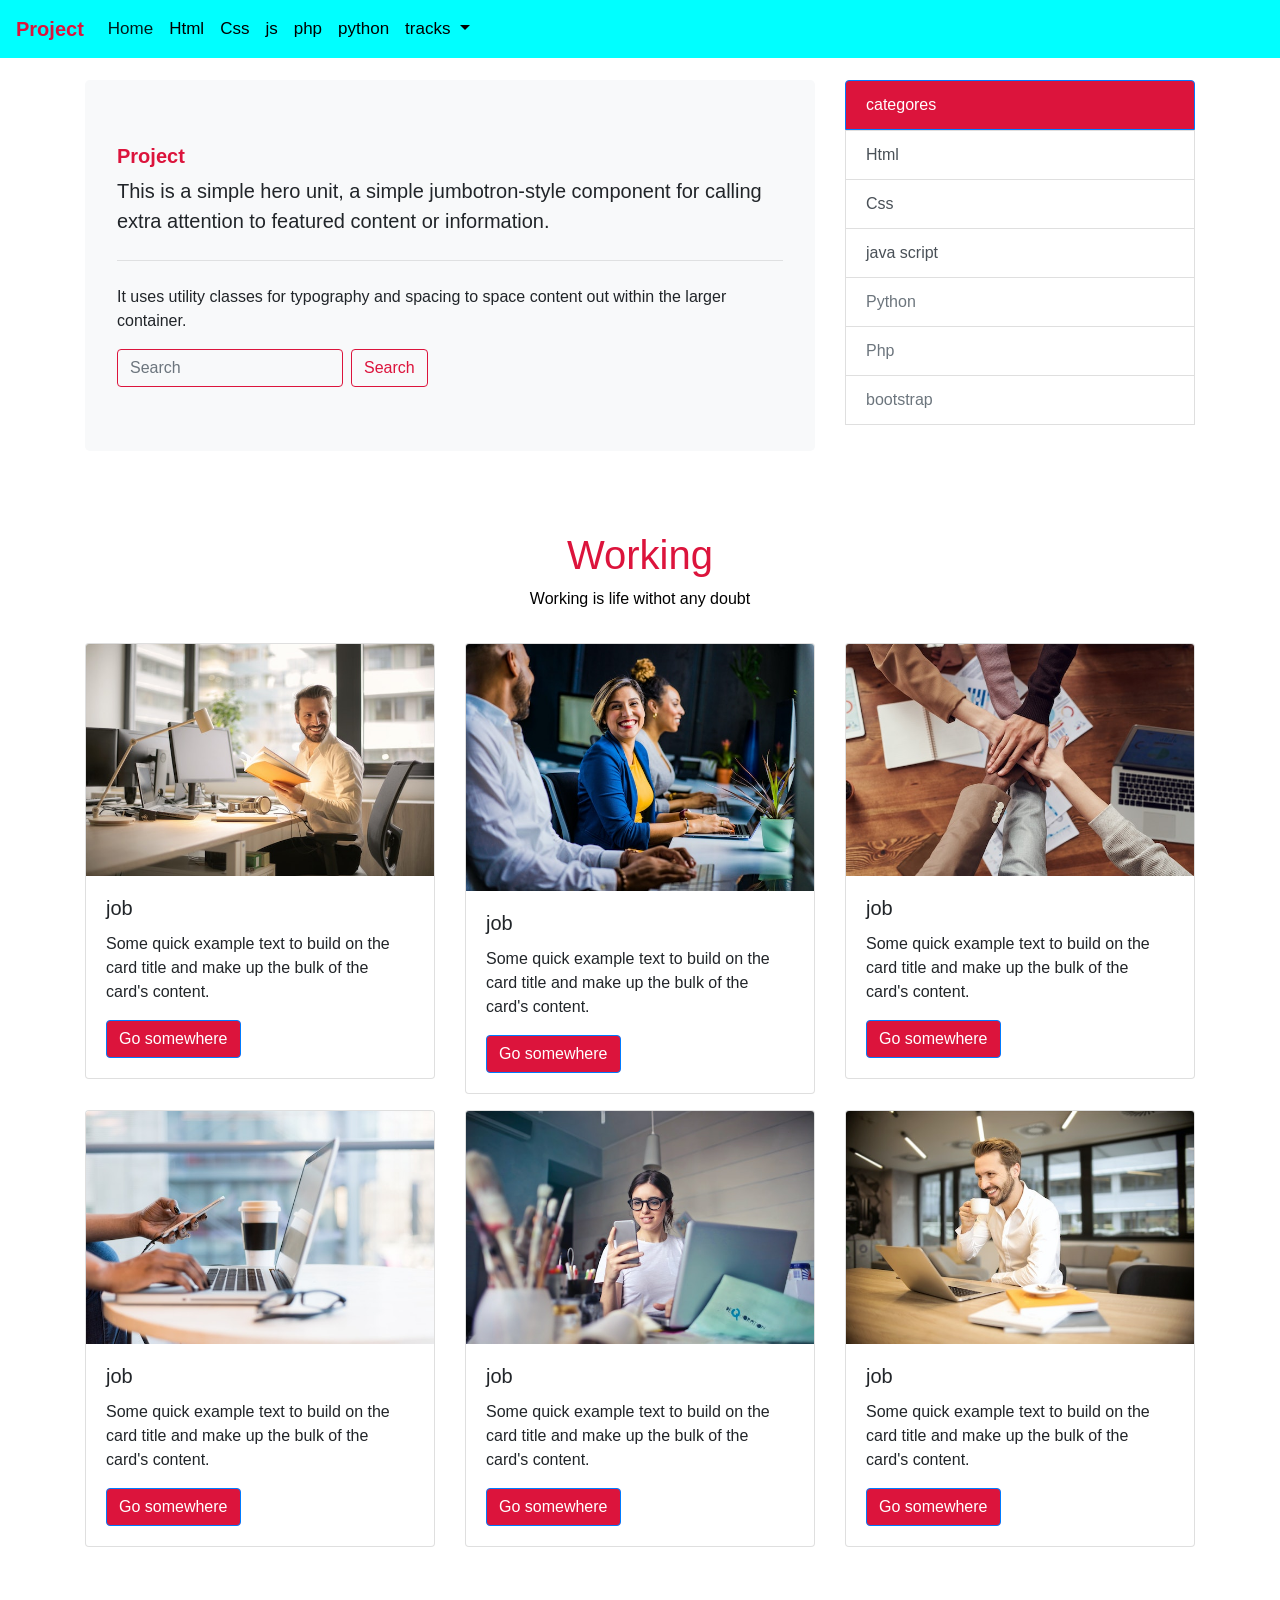
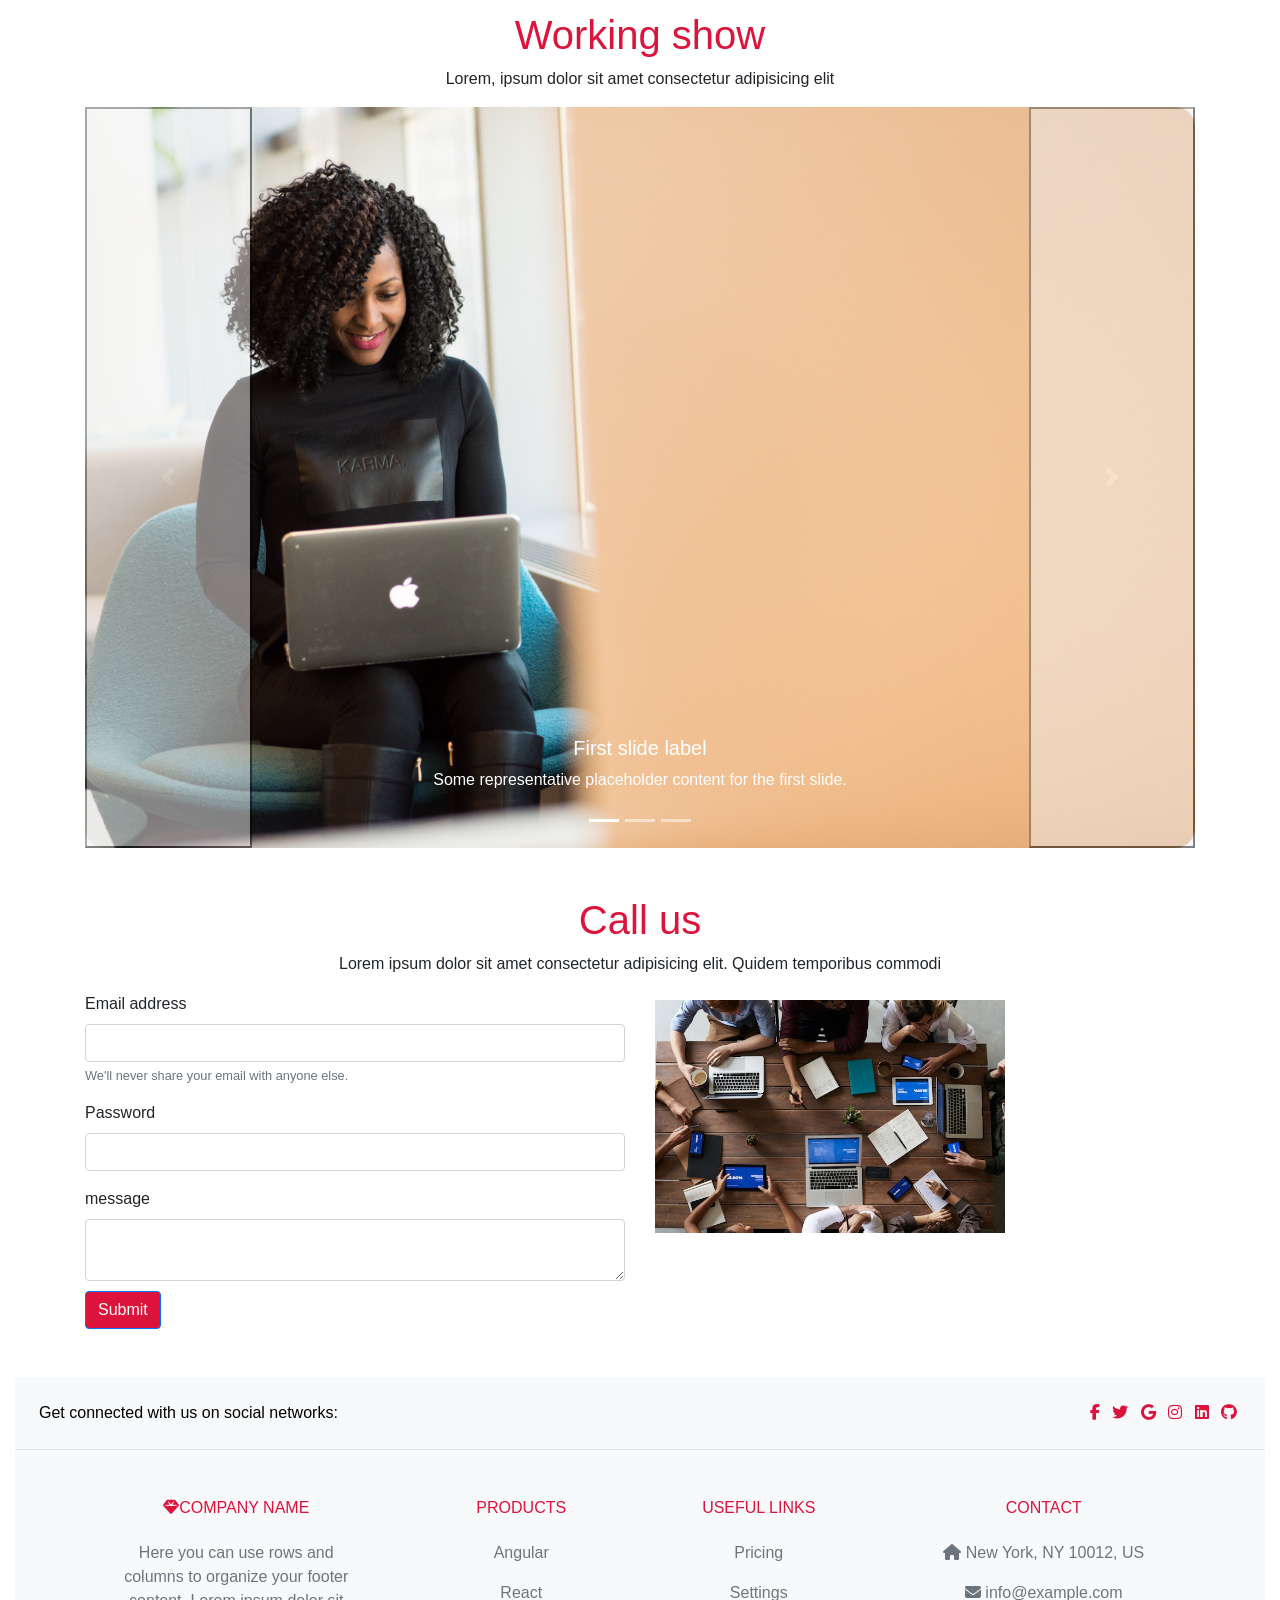
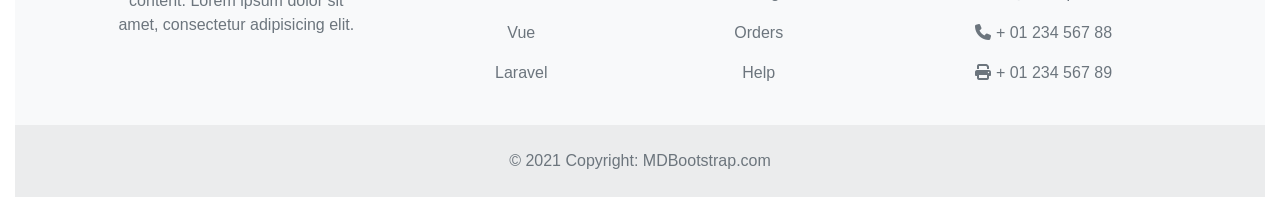
==== commit 3af675e2: "Update index.html" ====
--- a/index.html
+++ b/index.html
@@ -277,7 +277,7 @@
 
         <div class="col-lg-6 col-md-12 mt-2" >
 
-            <img  class="h-1" src="pexels-fauxels-3183150.jpg" alt="">
+            <img width="350px" class="h-1" src="pexels-fauxels-3183150.jpg" alt="">
         </div>
 
     </div>
@@ -423,4 +423,4 @@
     <script src="lib/tempusdominus/js/moment.min.js"></script>
     <script src="lib/tempusdominus/js/moment-timezone.min.js"></script>
     <script src="lib/tempusdominus/js/tempusdominus-bootstrap-4.min.js"></script>
-    </body>+    </body>
